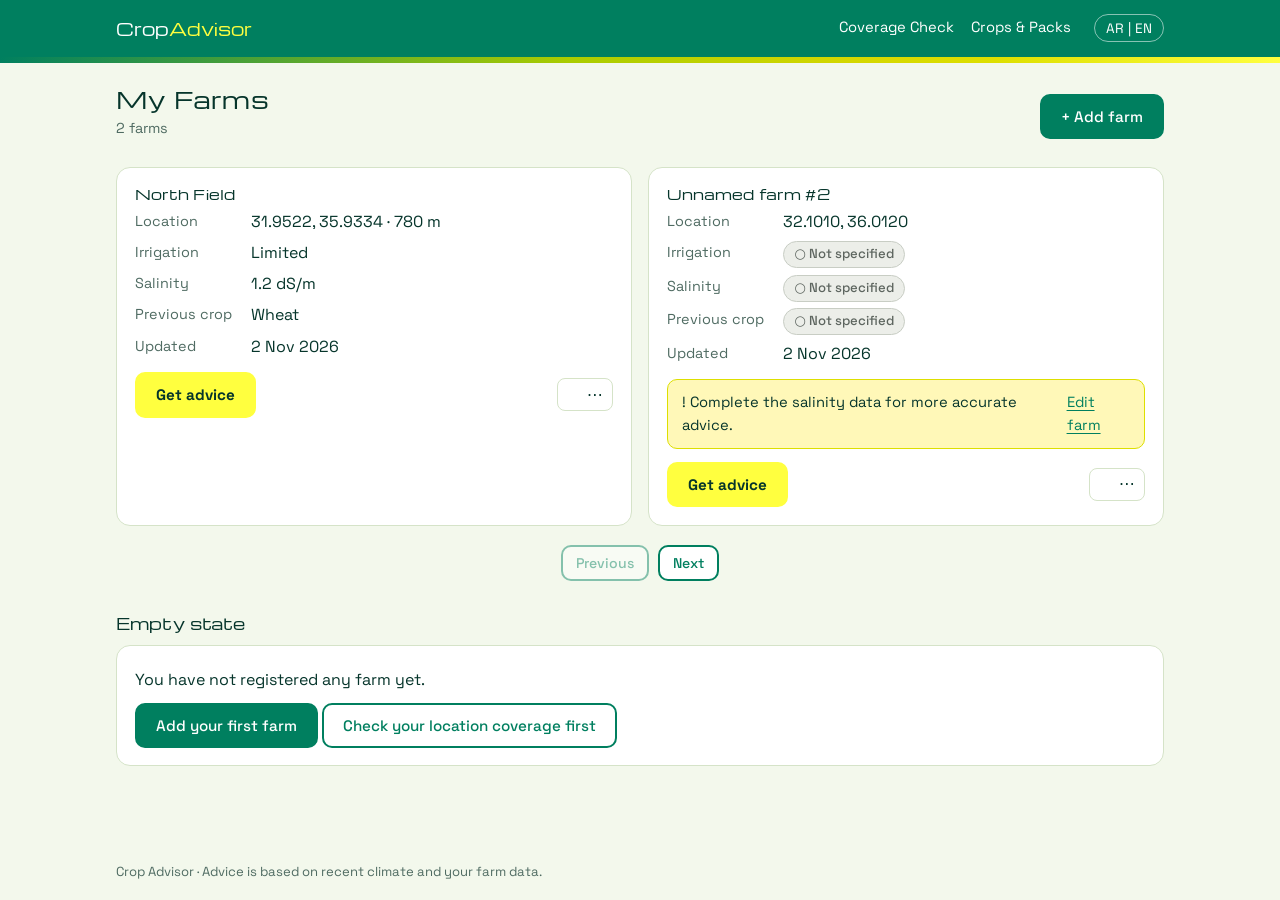
==== index.html @ c193767f "Add files via upload" ====
<!doctype html><html lang="en"><head><meta charset="utf-8"><meta name="viewport" content="width=device-width,initial-scale=1">
<title>My Farms · Crop Advisor</title><link rel="stylesheet" href="style.css"></head><body>
<header class="site"><div class="in"><a class="logo" href="index.html">Crop<b>Advisor</b></a>
<nav><a href="coverage.html">Coverage Check</a><a href="crops.html">Crops &amp; Packs</a></nav>
<a class="lang" href="#" aria-label="Switch language">AR | EN</a></div><div class="ribbon"></div></header><main>
<div class="bar"><div><h1>My Farms</h1><p class="muted">2 farms</p></div><a class="btn" href="add-farm.html">+ Add farm</a></div>
<div class="grid two"><article class="card farm"><a class="cover" href="farm.html"><h3>North Field</h3>
<dl class="kv"><dt>Location</dt><dd>31.9522, 35.9334 · 780 m</dd><dt>Irrigation</dt><dd>Limited</dd><dt>Salinity</dt><dd>1.2 dS/m</dd><dt>Previous crop</dt><dd>Wheat</dd><dt>Updated</dt><dd>2 Nov 2026</dd></dl></a>
<div class="foot"><a class="btn go" href="farm.html">Get advice</a>
<details class="menu"><summary aria-label="Farm menu">⋯</summary><div class="pop"><a href="edit-farm.html">Edit</a><a href="history.html">Decision history</a><a href="#delete">Delete</a></div></details></div></article>
<article class="card farm"><a class="cover" href="farm.html"><h3>Unnamed farm #2</h3>
<dl class="kv"><dt>Location</dt><dd>32.1010, 36.0120</dd><dt>Irrigation</dt><dd><span class="badge na">○ Not specified</span></dd><dt>Salinity</dt><dd><span class="badge na">○ Not specified</span></dd><dt>Previous crop</dt><dd><span class="badge na">○ Not specified</span></dd><dt>Updated</dt><dd>2 Nov 2026</dd></dl></a><p class="banner" style="margin:.8rem 0 0">! Complete the salinity data for more accurate advice. <a href="edit-farm.html">Edit farm</a></p>
<div class="foot"><a class="btn go" href="farm.html">Get advice</a>
<details class="menu"><summary aria-label="Farm menu">⋯</summary><div class="pop"><a href="edit-farm.html">Edit</a><a href="history.html">Decision history</a><a href="#delete">Delete</a></div></details></div></article></div>
<div class="pager"><a class="btn alt sm" href="#" disabled>Previous</a><a class="btn alt sm" href="#">Next</a></div>
<h2 style="margin-top:2rem">Empty state</h2><div class="card"><p>You have not registered any farm yet.</p><a class="btn" href="add-farm.html">Add your first farm</a> <a class="btn alt" href="coverage.html">Check your location coverage first</a></div>
<div class="modal" id="delete"><div class="card"><h2>Delete “North Field”?</h2>
<p>This also deletes its <b>3 decisions</b>. This cannot be undone.</p><label for="cf">Type the farm name to confirm</label><input type="text" id="cf" placeholder="North Field">
<div class="row"><a class="btn alt" href="#">Cancel</a><a class="btn danger" href="index.html">Delete farm</a></div></div></div></main><footer>Crop Advisor · Advice is based on recent climate and your farm data.</footer></body></html>
---- style.css ----
/* Crop Advisor — shared stylesheet
   Palette: Jungle Teal 007f5f · Sea Green 2b9348 · Bright Fern 55a630 · Lime Moss 80b918
            Yellow Green aacc00 · Lemon Lime bfd200 d4d700 dddf00 · Yellow eeef20 ffff3f
   Fonts: Michroma (NASA-style display; swap in "Nasalization" if installed) + Space Grotesk (body) */
@import url("https://fonts.googleapis.com/css2?family=Michroma&family=Space+Grotesk:wght@400;500;700&display=swap");
:root{
  --teal:#007f5f;--sea:#2b9348;--fern:#55a630;--moss:#80b918;--yg:#aacc00;
  --lime:#bfd200;--lime2:#d4d700;--lime3:#dddf00;--yel:#eeef20;--yel2:#ffff3f;
  --ink:#06352b;--muted:#4f6b62;--line:#d5e3c8;--bg:#f3f8ec;--card:#fff;
  --tint:#e6f2d4;--warn:#fff8b8;--r:14px;
  --display:"Nasalization","Michroma","Space Grotesk",sans-serif;
  --body:"Space Grotesk","Segoe UI",system-ui,sans-serif;
}
*{box-sizing:border-box}
body{margin:0;background:var(--bg);color:var(--ink);font:400 16px/1.55 var(--body)}
a{color:var(--teal);text-underline-offset:3px}
h1,h2,h3{font-family:var(--display);font-weight:400;letter-spacing:.01em;line-height:1.25;margin:0}
h1{font-size:1.45rem}h2{font-size:1.02rem;margin-bottom:.7rem}h3{font-size:.9rem}
p{margin:.3rem 0 .6rem}
.muted{color:var(--muted);font-size:.9rem}
/* header */
.site{background:var(--teal);color:#fff}
.site .in{max-width:1080px;margin:auto;padding:.8rem 1rem;display:flex;flex-wrap:wrap;gap:.6rem 1.4rem;align-items:center}
.logo{font:400 1.05rem var(--display);color:#fff;text-decoration:none;margin-right:auto}
.logo b{color:var(--yel2);font-weight:400}
.site nav{display:flex;gap:1.1rem;font-size:.92rem}
.site nav a{color:#fff;text-decoration:none;padding:.2rem 0;border-bottom:2px solid transparent}
.site nav a:hover,.site nav a.on{border-color:var(--yel2)}
.lang{border:1px solid #ffffff88;border-radius:99px;padding:.15rem .7rem;font-size:.85rem;color:#fff;text-decoration:none}
.ribbon{height:6px;background:linear-gradient(90deg,#007f5f,#2b9348,#55a630,#80b918,#aacc00,#bfd200,#d4d700,#dddf00,#eeef20,#ffff3f)}
main{max-width:1080px;margin:auto;padding:1.3rem 1rem 5rem}
footer{max-width:1080px;margin:auto;padding:1rem;color:var(--muted);font-size:.82rem}
.crumbs{font-size:.85rem;color:var(--muted);margin-bottom:.5rem}
.crumbs a{color:var(--muted)}
.bar{display:flex;flex-wrap:wrap;gap:.8rem;align-items:center;justify-content:space-between;margin-bottom:1.1rem}
/* buttons */
.btn{display:inline-flex;align-items:center;justify-content:center;gap:.4rem;font:500 .95rem var(--body);padding:.7rem 1.2rem;border-radius:10px;border:2px solid var(--teal);background:var(--teal);color:#fff;text-decoration:none;cursor:pointer;min-height:44px}
.btn:hover{background:var(--ink);border-color:var(--ink)}
.btn.alt{background:#fff;color:var(--teal)}
.btn.alt:hover{background:var(--tint)}
.btn.go{background:var(--yel2);border-color:var(--yel2);color:var(--ink);font-weight:700}
.btn.go:hover{background:var(--yel);border-color:var(--yel)}
.btn.danger{background:#b3261e;border-color:#b3261e}
.btn[disabled]{opacity:.45;pointer-events:none}
.btn.sm{padding:.35rem .8rem;min-height:36px;font-size:.88rem}
:focus-visible{outline:3px solid var(--ink);outline-offset:2px}
/* cards & grid */
.card{background:var(--card);border:1px solid var(--line);border-radius:var(--r);padding:1.1rem}
.card.hot{border:2px solid var(--moss);background:linear-gradient(180deg,#fff,var(--tint))}
.stack>*+*{margin-top:1rem}
.grid{display:grid;gap:1rem}
@media(min-width:800px){.grid.two{grid-template-columns:1fr 1fr}.grid.main{grid-template-columns:1.4fr 1fr}}
.card a.cover{color:inherit;text-decoration:none}
/* badges: always text + icon */
.badge{display:inline-flex;gap:.35rem;align-items:center;font-size:.82rem;font-weight:500;padding:.15rem .65rem;border-radius:99px;background:var(--tint);color:var(--ink);border:1px solid var(--moss)}
.badge.ok{background:var(--sea);border-color:var(--sea);color:#fff}
.badge.warn{background:var(--warn);border-color:var(--lime3)}
.badge.na{background:#eceee9;border-color:#c8cdc4;color:#5d655f}
.badge.info{background:#e1f3ee;border-color:var(--teal)}
.row{display:flex;flex-wrap:wrap;gap:.5rem;align-items:center}
/* data list */
dl.kv{display:grid;grid-template-columns:max-content 1fr;gap:.4rem 1.2rem;margin:.4rem 0}
dl.kv dt{color:var(--muted);font-size:.9rem}dl.kv dd{margin:0}
.banner{display:flex;gap:.6rem;align-items:flex-start;background:var(--warn);border:1px solid var(--lime3);border-radius:10px;padding:.7rem .9rem;margin-bottom:1rem;font-size:.92rem}
.banner.bad{background:#fde7e4;border-color:#e0a49d}
.banner.good{background:var(--tint);border-color:var(--moss)}
/* forms */
label,.lab{display:block;font-weight:500;margin:.9rem 0 .25rem}
.hint{font-size:.85rem;color:var(--muted);margin:.25rem 0}
input[type=text],input[type=number],select{width:100%;font:inherit;padding:.65rem .8rem;border:1.5px solid #a9c19a;border-radius:10px;background:#fff;color:var(--ink);min-height:44px}
input:focus,select:focus{border-color:var(--teal);outline:3px solid #aacc0088}
.two-col{display:grid;gap:0 1rem}@media(min-width:600px){.two-col{grid-template-columns:1fr 1fr}}
.pills{display:flex;flex-wrap:wrap;gap:.5rem}
.pills label{margin:0;font-weight:400}
.pills input{position:absolute;opacity:0}
.pills span{display:inline-block;padding:.5rem .9rem;border:1.5px solid #a9c19a;border-radius:99px;background:#fff;cursor:pointer}
.pills input:checked+span{background:var(--teal);color:#fff;border-color:var(--teal)}
.pills input:focus-visible+span{outline:3px solid var(--ink)}
details{border:1px solid var(--line);border-radius:12px;background:#fff;padding:.2rem 1rem}
details>summary{cursor:pointer;font-weight:500;padding:.7rem 0;list-style:none}
details>summary::before{content:"+";display:inline-block;width:1.2rem;color:var(--teal);font-weight:700}
details[open]>summary::before{content:"–"}
details[open]{padding-bottom:.8rem}
.sticky{position:sticky;bottom:0;background:linear-gradient(0deg,var(--bg) 70%,transparent);padding:.8rem 0;display:flex;gap:.6rem;z-index:5}
.sticky .btn{flex:1}@media(min-width:800px){.sticky{position:static;background:none}.sticky .btn{flex:none}}
/* farm card, lists */
.farm h3{margin-bottom:.3rem}
.farm .foot{display:flex;flex-wrap:wrap;gap:.6rem;align-items:center;justify-content:space-between;margin-top:.8rem}
.menu{position:relative;border:0;background:none;padding:0}
.menu summary{padding:.2rem .6rem;border:1px solid var(--line);border-radius:8px;display:inline-block}
.menu summary::before{content:""}
.menu .pop{position:absolute;right:0;z-index:9;background:#fff;border:1px solid var(--line);border-radius:10px;padding:.4rem;min-width:170px;box-shadow:0 8px 24px #06352b22}
.menu .pop a{display:block;padding:.45rem .6rem;text-decoration:none;border-radius:6px}
.menu .pop a:hover{background:var(--tint)}
.pager{display:flex;justify-content:center;gap:.6rem;margin-top:1.2rem}
/* crops rank */
.crop{display:grid;grid-template-columns:2.6rem 1fr;gap:.8rem;padding:.9rem 0;border-top:1px solid var(--line)}
.crop:first-of-type{border-top:0}
.rank{width:2.6rem;height:2.6rem;border-radius:50%;display:grid;place-items:center;font:400 .95rem var(--display);color:var(--ink)}
.crop ul{margin:.3rem 0;padding-left:1.1rem}
.fallow{border-left:6px solid var(--yg)}
.opt{display:flex;gap:.6rem;align-items:center;border:1.5px solid #a9c19a;border-radius:10px;padding:.6rem .8rem;margin:.4rem 0;background:#fff;font-weight:400}
.opt input{width:1.1rem;height:1.1rem;accent-color:var(--teal)}
/* modal via :target */
.modal{display:none;position:fixed;inset:0;background:#06352bb3;place-items:center;padding:1rem;z-index:20}
.modal:target{display:grid}
.modal .card{max-width:460px;width:100%}
.modal .row{justify-content:flex-end;margin-top:1rem}
/* tabs & misc */
.tabs{display:flex;gap:.3rem;border-bottom:2px solid var(--line);margin-bottom:1rem}
.tabs a{padding:.6rem 1.1rem;text-decoration:none;color:var(--muted);border-bottom:3px solid transparent;margin-bottom:-2px}
.tabs a.on{color:var(--teal);border-color:var(--teal);font-weight:700}
.ltr{direction:ltr;text-align:left;background:#fff;border-left:4px solid var(--moss);padding:.6rem .9rem;border-radius:6px;font-size:.9rem;margin:.4rem 0}
.steps{display:flex;gap:.4rem;flex-wrap:wrap;font-size:.85rem;color:var(--muted);margin-top:.6rem}
.steps span{background:var(--tint);padding:.2rem .6rem;border-radius:99px}
.toast{position:fixed;left:50%;transform:translateX(-50%);bottom:5rem;background:var(--ink);color:#fff;padding:.6rem 1rem;border-radius:10px;font-size:.9rem}
.err{color:#b3261e;font-size:.85rem;margin:.25rem 0}
.skel{height:14px;border-radius:7px;background:linear-gradient(90deg,#e3ecd8,#f4f8ee,#e3ecd8);margin:.5rem 0}
@media(prefers-reduced-motion:reduce){*{transition:none!important;animation:none!important}}
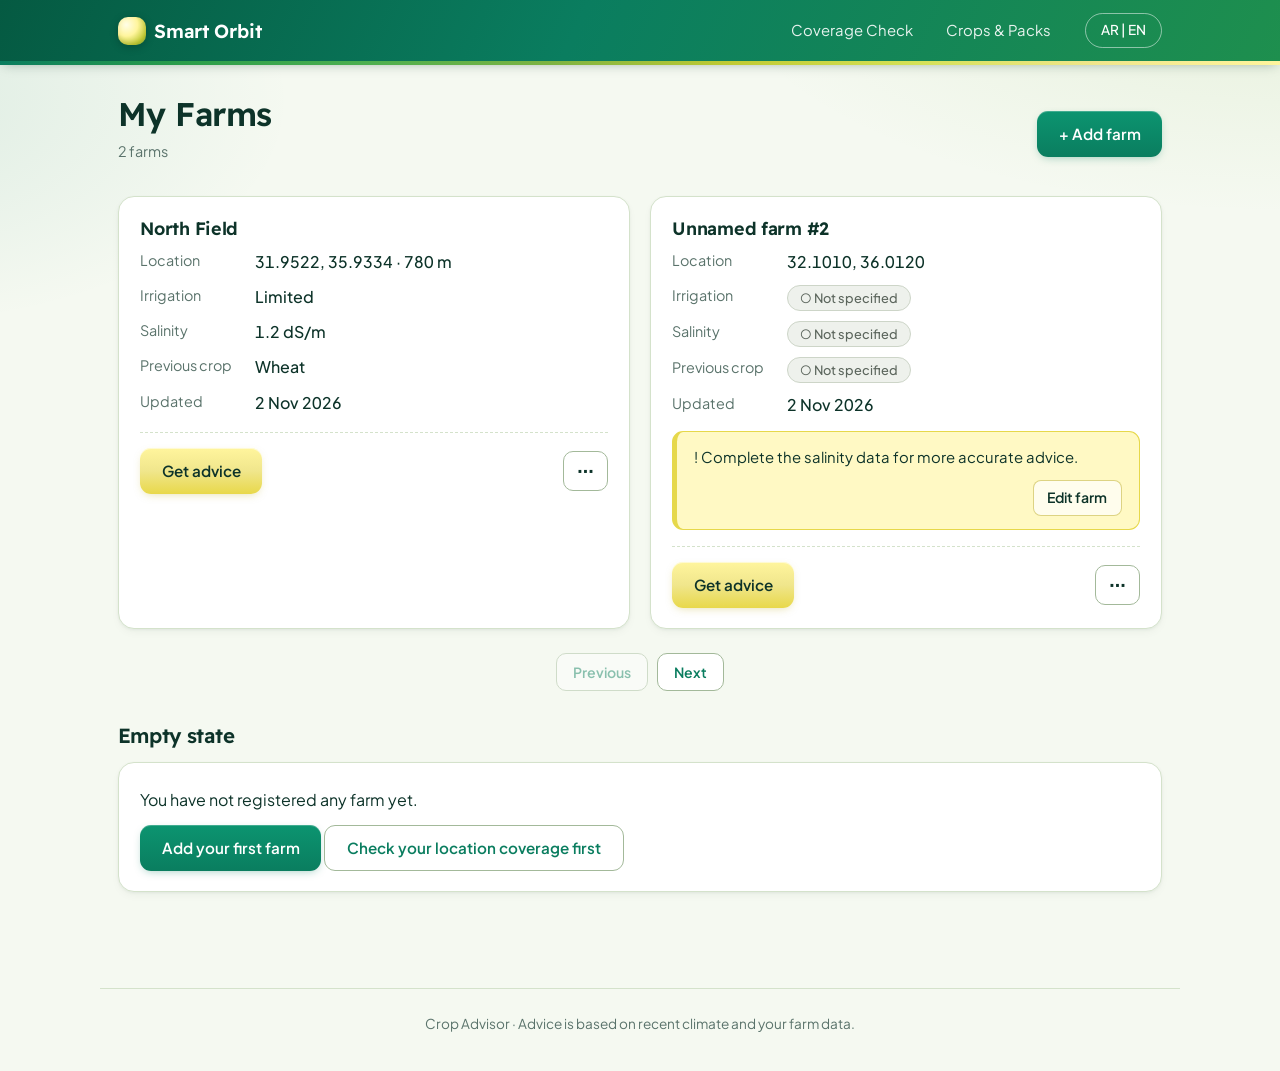
==== commit 1734fb7f: "Add files via upload" ====
--- a/index.html
+++ b/index.html
@@ -1,19 +1,84 @@
-<!doctype html><html lang="en"><head><meta charset="utf-8"><meta name="viewport" content="width=device-width,initial-scale=1">
-<title>My Farms · Crop Advisor</title><link rel="stylesheet" href="style.css"></head><body>
-<header class="site"><div class="in"><a class="logo" href="index.html">Crop<b>Advisor</b></a>
-<nav><a href="coverage.html">Coverage Check</a><a href="crops.html">Crops &amp; Packs</a></nav>
-<a class="lang" href="#" aria-label="Switch language">AR | EN</a></div><div class="ribbon"></div></header><main>
-<div class="bar"><div><h1>My Farms</h1><p class="muted">2 farms</p></div><a class="btn" href="add-farm.html">+ Add farm</a></div>
-<div class="grid two"><article class="card farm"><a class="cover" href="farm.html"><h3>North Field</h3>
-<dl class="kv"><dt>Location</dt><dd>31.9522, 35.9334 · 780 m</dd><dt>Irrigation</dt><dd>Limited</dd><dt>Salinity</dt><dd>1.2 dS/m</dd><dt>Previous crop</dt><dd>Wheat</dd><dt>Updated</dt><dd>2 Nov 2026</dd></dl></a>
-<div class="foot"><a class="btn go" href="farm.html">Get advice</a>
-<details class="menu"><summary aria-label="Farm menu">⋯</summary><div class="pop"><a href="edit-farm.html">Edit</a><a href="history.html">Decision history</a><a href="#delete">Delete</a></div></details></div></article>
-<article class="card farm"><a class="cover" href="farm.html"><h3>Unnamed farm #2</h3>
-<dl class="kv"><dt>Location</dt><dd>32.1010, 36.0120</dd><dt>Irrigation</dt><dd><span class="badge na">○ Not specified</span></dd><dt>Salinity</dt><dd><span class="badge na">○ Not specified</span></dd><dt>Previous crop</dt><dd><span class="badge na">○ Not specified</span></dd><dt>Updated</dt><dd>2 Nov 2026</dd></dl></a><p class="banner" style="margin:.8rem 0 0">! Complete the salinity data for more accurate advice. <a href="edit-farm.html">Edit farm</a></p>
-<div class="foot"><a class="btn go" href="farm.html">Get advice</a>
-<details class="menu"><summary aria-label="Farm menu">⋯</summary><div class="pop"><a href="edit-farm.html">Edit</a><a href="history.html">Decision history</a><a href="#delete">Delete</a></div></details></div></article></div>
-<div class="pager"><a class="btn alt sm" href="#" disabled>Previous</a><a class="btn alt sm" href="#">Next</a></div>
-<h2 style="margin-top:2rem">Empty state</h2><div class="card"><p>You have not registered any farm yet.</p><a class="btn" href="add-farm.html">Add your first farm</a> <a class="btn alt" href="coverage.html">Check your location coverage first</a></div>
-<div class="modal" id="delete"><div class="card"><h2>Delete “North Field”?</h2>
-<p>This also deletes its <b>3 decisions</b>. This cannot be undone.</p><label for="cf">Type the farm name to confirm</label><input type="text" id="cf" placeholder="North Field">
-<div class="row"><a class="btn alt" href="#">Cancel</a><a class="btn danger" href="index.html">Delete farm</a></div></div></div></main><footer>Crop Advisor · Advice is based on recent climate and your farm data.</footer></body></html>+<!doctype html>
+<html lang="en">
+<head>
+    <meta charset="utf-8">
+    <meta name="viewport" content="width=device-width,initial-scale=1">
+    <title>My Farms · Crop Advisor</title>
+    <link rel="stylesheet" href="style.css">
+</head>
+<body>
+<header class="site">
+    <div class="in"><a class="logo" href="index.html">Smart Orbit</a>
+        <nav><a href="coverage.html">Coverage Check</a><a href="crops.html">Crops &amp; Packs</a></nav>
+        <a class="lang" href="#" aria-label="Switch language">AR | EN</a></div>
+    <div class="ribbon"></div>
+</header>
+<main>
+    <div class="bar">
+        <div><h1>My Farms</h1>
+            <p class="muted">2 farms</p></div>
+        <a class="btn" href="add-farm.html">+ Add farm</a></div>
+    <div class="grid two">
+        <article class="card farm"><a class="cover" href="farm.html"><h3>North Field</h3>
+            <dl class="kv">
+                <dt>Location</dt>
+                <dd>31.9522, 35.9334 · 780 m</dd>
+                <dt>Irrigation</dt>
+                <dd>Limited</dd>
+                <dt>Salinity</dt>
+                <dd>1.2 dS/m</dd>
+                <dt>Previous crop</dt>
+                <dd>Wheat</dd>
+                <dt>Updated</dt>
+                <dd>2 Nov 2026</dd>
+            </dl>
+        </a>
+            <div class="foot"><a class="btn go" href="farm.html">Get advice</a>
+                <details class="menu">
+                    <summary aria-label="Farm menu">⋯</summary>
+                    <div class="pop"><a href="edit-farm.html">Edit</a><a href="history.html">Decision history</a><a
+                            href="#delete">Delete</a></div>
+                </details>
+            </div>
+        </article>
+        <article class="card farm"><a class="cover" href="farm.html"><h3>Unnamed farm #2</h3>
+            <dl class="kv">
+                <dt>Location</dt>
+                <dd>32.1010, 36.0120</dd>
+                <dt>Irrigation</dt>
+                <dd><span class="badge na">○ Not specified</span></dd>
+                <dt>Salinity</dt>
+                <dd><span class="badge na">○ Not specified</span></dd>
+                <dt>Previous crop</dt>
+                <dd><span class="badge na">○ Not specified</span></dd>
+                <dt>Updated</dt>
+                <dd>2 Nov 2026</dd>
+            </dl>
+        </a>
+            <p class="banner" style="margin:.8rem 0 0">! Complete the salinity data for more accurate advice. <a
+                    href="edit-farm.html">Edit farm</a></p>
+            <div class="foot"><a class="btn go" href="farm.html">Get advice</a>
+                <details class="menu">
+                    <summary aria-label="Farm menu">⋯</summary>
+                    <div class="pop"><a href="edit-farm.html">Edit</a><a href="history.html">Decision history</a><a
+                            href="#delete">Delete</a></div>
+                </details>
+            </div>
+        </article>
+    </div>
+    <div class="pager"><a class="btn alt sm" href="#" disabled>Previous</a><a class="btn alt sm" href="#">Next</a></div>
+    <h2 style="margin-top:2rem">Empty state</h2>
+    <div class="card"><p>You have not registered any farm yet.</p><a class="btn" href="add-farm.html">Add your first
+        farm</a> <a class="btn alt" href="coverage.html">Check your location coverage first</a></div>
+    <div class="modal" id="delete">
+        <div class="card"><h2>Delete “North Field”?</h2>
+            <p>This also deletes its <b>3 decisions</b>. This cannot be undone.</p><label for="cf">Type the farm name to
+                confirm</label><input type="text" id="cf" placeholder="North Field">
+            <div class="row"><a class="btn alt" href="#">Cancel</a><a class="btn danger" href="index.html">Delete
+                farm</a></div>
+        </div>
+    </div>
+</main>
+<footer>Crop Advisor · Advice is based on recent climate and your farm data.</footer>
+</body>
+</html>
--- a/style.css
+++ b/style.css
@@ -1,119 +1,1258 @@
-/* Crop Advisor — shared stylesheet
-   Palette: Jungle Teal 007f5f · Sea Green 2b9348 · Bright Fern 55a630 · Lime Moss 80b918
-            Yellow Green aacc00 · Lemon Lime bfd200 d4d700 dddf00 · Yellow eeef20 ffff3f
-   Fonts: Michroma (NASA-style display; swap in "Nasalization" if installed) + Space Grotesk (body) */
-@import url("https://fonts.googleapis.com/css2?family=Michroma&family=Space+Grotesk:wght@400;500;700&display=swap");
-:root{
-  --teal:#007f5f;--sea:#2b9348;--fern:#55a630;--moss:#80b918;--yg:#aacc00;
-  --lime:#bfd200;--lime2:#d4d700;--lime3:#dddf00;--yel:#eeef20;--yel2:#ffff3f;
-  --ink:#06352b;--muted:#4f6b62;--line:#d5e3c8;--bg:#f3f8ec;--card:#fff;
-  --tint:#e6f2d4;--warn:#fff8b8;--r:14px;
-  --display:"Nasalization","Michroma","Space Grotesk",sans-serif;
-  --body:"Space Grotesk","Segoe UI",system-ui,sans-serif;
-}
-*{box-sizing:border-box}
-body{margin:0;background:var(--bg);color:var(--ink);font:400 16px/1.55 var(--body)}
-a{color:var(--teal);text-underline-offset:3px}
-h1,h2,h3{font-family:var(--display);font-weight:400;letter-spacing:.01em;line-height:1.25;margin:0}
-h1{font-size:1.45rem}h2{font-size:1.02rem;margin-bottom:.7rem}h3{font-size:.9rem}
-p{margin:.3rem 0 .6rem}
-.muted{color:var(--muted);font-size:.9rem}
-/* header */
-.site{background:var(--teal);color:#fff}
-.site .in{max-width:1080px;margin:auto;padding:.8rem 1rem;display:flex;flex-wrap:wrap;gap:.6rem 1.4rem;align-items:center}
-.logo{font:400 1.05rem var(--display);color:#fff;text-decoration:none;margin-right:auto}
-.logo b{color:var(--yel2);font-weight:400}
-.site nav{display:flex;gap:1.1rem;font-size:.92rem}
-.site nav a{color:#fff;text-decoration:none;padding:.2rem 0;border-bottom:2px solid transparent}
-.site nav a:hover,.site nav a.on{border-color:var(--yel2)}
-.lang{border:1px solid #ffffff88;border-radius:99px;padding:.15rem .7rem;font-size:.85rem;color:#fff;text-decoration:none}
-.ribbon{height:6px;background:linear-gradient(90deg,#007f5f,#2b9348,#55a630,#80b918,#aacc00,#bfd200,#d4d700,#dddf00,#eeef20,#ffff3f)}
-main{max-width:1080px;margin:auto;padding:1.3rem 1rem 5rem}
-footer{max-width:1080px;margin:auto;padding:1rem;color:var(--muted);font-size:.82rem}
-.crumbs{font-size:.85rem;color:var(--muted);margin-bottom:.5rem}
-.crumbs a{color:var(--muted)}
-.bar{display:flex;flex-wrap:wrap;gap:.8rem;align-items:center;justify-content:space-between;margin-bottom:1.1rem}
-/* buttons */
-.btn{display:inline-flex;align-items:center;justify-content:center;gap:.4rem;font:500 .95rem var(--body);padding:.7rem 1.2rem;border-radius:10px;border:2px solid var(--teal);background:var(--teal);color:#fff;text-decoration:none;cursor:pointer;min-height:44px}
-.btn:hover{background:var(--ink);border-color:var(--ink)}
-.btn.alt{background:#fff;color:var(--teal)}
-.btn.alt:hover{background:var(--tint)}
-.btn.go{background:var(--yel2);border-color:var(--yel2);color:var(--ink);font-weight:700}
-.btn.go:hover{background:var(--yel);border-color:var(--yel)}
-.btn.danger{background:#b3261e;border-color:#b3261e}
-.btn[disabled]{opacity:.45;pointer-events:none}
-.btn.sm{padding:.35rem .8rem;min-height:36px;font-size:.88rem}
-:focus-visible{outline:3px solid var(--ink);outline-offset:2px}
-/* cards & grid */
-.card{background:var(--card);border:1px solid var(--line);border-radius:var(--r);padding:1.1rem}
-.card.hot{border:2px solid var(--moss);background:linear-gradient(180deg,#fff,var(--tint))}
-.stack>*+*{margin-top:1rem}
-.grid{display:grid;gap:1rem}
-@media(min-width:800px){.grid.two{grid-template-columns:1fr 1fr}.grid.main{grid-template-columns:1.4fr 1fr}}
-.card a.cover{color:inherit;text-decoration:none}
-/* badges: always text + icon */
-.badge{display:inline-flex;gap:.35rem;align-items:center;font-size:.82rem;font-weight:500;padding:.15rem .65rem;border-radius:99px;background:var(--tint);color:var(--ink);border:1px solid var(--moss)}
-.badge.ok{background:var(--sea);border-color:var(--sea);color:#fff}
-.badge.warn{background:var(--warn);border-color:var(--lime3)}
-.badge.na{background:#eceee9;border-color:#c8cdc4;color:#5d655f}
-.badge.info{background:#e1f3ee;border-color:var(--teal)}
-.row{display:flex;flex-wrap:wrap;gap:.5rem;align-items:center}
-/* data list */
-dl.kv{display:grid;grid-template-columns:max-content 1fr;gap:.4rem 1.2rem;margin:.4rem 0}
-dl.kv dt{color:var(--muted);font-size:.9rem}dl.kv dd{margin:0}
-.banner{display:flex;gap:.6rem;align-items:flex-start;background:var(--warn);border:1px solid var(--lime3);border-radius:10px;padding:.7rem .9rem;margin-bottom:1rem;font-size:.92rem}
-.banner.bad{background:#fde7e4;border-color:#e0a49d}
-.banner.good{background:var(--tint);border-color:var(--moss)}
-/* forms */
-label,.lab{display:block;font-weight:500;margin:.9rem 0 .25rem}
-.hint{font-size:.85rem;color:var(--muted);margin:.25rem 0}
-input[type=text],input[type=number],select{width:100%;font:inherit;padding:.65rem .8rem;border:1.5px solid #a9c19a;border-radius:10px;background:#fff;color:var(--ink);min-height:44px}
-input:focus,select:focus{border-color:var(--teal);outline:3px solid #aacc0088}
-.two-col{display:grid;gap:0 1rem}@media(min-width:600px){.two-col{grid-template-columns:1fr 1fr}}
-.pills{display:flex;flex-wrap:wrap;gap:.5rem}
-.pills label{margin:0;font-weight:400}
-.pills input{position:absolute;opacity:0}
-.pills span{display:inline-block;padding:.5rem .9rem;border:1.5px solid #a9c19a;border-radius:99px;background:#fff;cursor:pointer}
-.pills input:checked+span{background:var(--teal);color:#fff;border-color:var(--teal)}
-.pills input:focus-visible+span{outline:3px solid var(--ink)}
-details{border:1px solid var(--line);border-radius:12px;background:#fff;padding:.2rem 1rem}
-details>summary{cursor:pointer;font-weight:500;padding:.7rem 0;list-style:none}
-details>summary::before{content:"+";display:inline-block;width:1.2rem;color:var(--teal);font-weight:700}
-details[open]>summary::before{content:"–"}
-details[open]{padding-bottom:.8rem}
-.sticky{position:sticky;bottom:0;background:linear-gradient(0deg,var(--bg) 70%,transparent);padding:.8rem 0;display:flex;gap:.6rem;z-index:5}
-.sticky .btn{flex:1}@media(min-width:800px){.sticky{position:static;background:none}.sticky .btn{flex:none}}
-/* farm card, lists */
-.farm h3{margin-bottom:.3rem}
-.farm .foot{display:flex;flex-wrap:wrap;gap:.6rem;align-items:center;justify-content:space-between;margin-top:.8rem}
-.menu{position:relative;border:0;background:none;padding:0}
-.menu summary{padding:.2rem .6rem;border:1px solid var(--line);border-radius:8px;display:inline-block}
-.menu summary::before{content:""}
-.menu .pop{position:absolute;right:0;z-index:9;background:#fff;border:1px solid var(--line);border-radius:10px;padding:.4rem;min-width:170px;box-shadow:0 8px 24px #06352b22}
-.menu .pop a{display:block;padding:.45rem .6rem;text-decoration:none;border-radius:6px}
-.menu .pop a:hover{background:var(--tint)}
-.pager{display:flex;justify-content:center;gap:.6rem;margin-top:1.2rem}
-/* crops rank */
-.crop{display:grid;grid-template-columns:2.6rem 1fr;gap:.8rem;padding:.9rem 0;border-top:1px solid var(--line)}
-.crop:first-of-type{border-top:0}
-.rank{width:2.6rem;height:2.6rem;border-radius:50%;display:grid;place-items:center;font:400 .95rem var(--display);color:var(--ink)}
-.crop ul{margin:.3rem 0;padding-left:1.1rem}
-.fallow{border-left:6px solid var(--yg)}
-.opt{display:flex;gap:.6rem;align-items:center;border:1.5px solid #a9c19a;border-radius:10px;padding:.6rem .8rem;margin:.4rem 0;background:#fff;font-weight:400}
-.opt input{width:1.1rem;height:1.1rem;accent-color:var(--teal)}
-/* modal via :target */
-.modal{display:none;position:fixed;inset:0;background:#06352bb3;place-items:center;padding:1rem;z-index:20}
-.modal:target{display:grid}
-.modal .card{max-width:460px;width:100%}
-.modal .row{justify-content:flex-end;margin-top:1rem}
-/* tabs & misc */
-.tabs{display:flex;gap:.3rem;border-bottom:2px solid var(--line);margin-bottom:1rem}
-.tabs a{padding:.6rem 1.1rem;text-decoration:none;color:var(--muted);border-bottom:3px solid transparent;margin-bottom:-2px}
-.tabs a.on{color:var(--teal);border-color:var(--teal);font-weight:700}
-.ltr{direction:ltr;text-align:left;background:#fff;border-left:4px solid var(--moss);padding:.6rem .9rem;border-radius:6px;font-size:.9rem;margin:.4rem 0}
-.steps{display:flex;gap:.4rem;flex-wrap:wrap;font-size:.85rem;color:var(--muted);margin-top:.6rem}
-.steps span{background:var(--tint);padding:.2rem .6rem;border-radius:99px}
-.toast{position:fixed;left:50%;transform:translateX(-50%);bottom:5rem;background:var(--ink);color:#fff;padding:.6rem 1rem;border-radius:10px;font-size:.9rem}
-.err{color:#b3261e;font-size:.85rem;margin:.25rem 0}
-.skel{height:14px;border-radius:7px;background:linear-gradient(90deg,#e3ecd8,#f4f8ee,#e3ecd8);margin:.5rem 0}
-@media(prefers-reduced-motion:reduce){*{transition:none!important;animation:none!important}}
+/* Crop Advisor — Classic Modern Edition
+   Calm transitions · Subtle hover · Professional look
+*/
+
+@import url("https://fonts.googleapis.com/css2?family=Plus+Jakarta+Sans:wght@400;500;600;700&family=IBM+Plex+Sans+Arabic:wght@400;500;600;700&family=Readex+Pro:wght@400;500;600;700&display=swap");
+
+/* ============ Design tokens ============ */
+:root {
+    color-scheme: light dark;
+
+    /* Brand */
+    --teal: #0a7d5f;
+    --teal-dark: #066348;
+    --sea: #2a9d4b;
+    --fern: #4caf50;
+    --moss: #7cb342;
+    --yg: #c0ca33;
+    --lime: #d4e157;
+    --yel: #f0e68c;
+    --yel2: #fff59d;
+
+    --sea-text: #1b7a3a;
+    --danger: #c62828;
+    --danger-dark: #b71c1c;
+
+    /* Surfaces */
+    --ink: #0d3329;
+    --muted: #5a736b;
+    --line: #d4e2cb;
+    --bg: #f5f9f1;
+    --card: #ffffff;
+    --field: #ffffff;
+    --tint: #eef6e6;
+    --warn: #fff9c4;
+    --warn-line: #e6d84a;
+    --info-bg: #e0f2ec;
+    --na-bg: #eef1ec;
+    --na-line: #cdd5c8;
+    --na-text: #5c665d;
+    --link: #0a7d5f;
+    --field-line: #a3b99a;
+    --ring: #c0ca3380;
+    --bad-bg: #fdecea;
+    --bad-line: #e8a9a3;
+    --skel-a: #e4eddb;
+    --skel-b: #f4f9ee;
+
+    /* Shape */
+    --r: 16px;
+    --r-sm: 11px;
+    --shadow: 0 1px 3px rgba(13, 51, 41, 0.05), 0 4px 12px -4px rgba(13, 51, 41, 0.08);
+    --shadow-md: 0 2px 8px rgba(13, 51, 41, 0.07), 0 8px 20px -6px rgba(13, 51, 41, 0.1);
+    --shadow-lg: 0 4px 16px rgba(13, 51, 41, 0.09), 0 16px 32px -10px rgba(13, 51, 41, 0.12);
+
+    /* Type */
+    --display: "Readex Pro", "Plus Jakarta Sans", "IBM Plex Sans Arabic", system-ui, sans-serif;
+    --body: "Plus Jakarta Sans", "IBM Plex Sans Arabic", "Segoe UI", system-ui, -apple-system, "Noto Sans Arabic", Tahoma, sans-serif;
+    --fs-h1: clamp(1.5rem, 1.2rem + 1.25vw, 2.05rem);
+    --fs-h2: clamp(1.1rem, 1rem + 0.35vw, 1.28rem);
+    --fs-h3: 1.05rem;
+}
+
+@media (prefers-color-scheme: dark) {
+    :root {
+        --ink: #e8f5e9;
+        --muted: #9bb5a8;
+        --line: #2a4238;
+        --bg: #0b1612;
+        --card: #12241e;
+        --field: #0e1f1a;
+        --tint: #1a3229;
+        --warn: #3d3a14;
+        --warn-line: #6b6520;
+        --info-bg: #0f342c;
+        --na-bg: #1a2924;
+        --na-line: #33453e;
+        --na-text: #a3b8ad;
+        --link: #6fdcb9;
+        --field-line: #3d6456;
+        --ring: #7cb34266;
+        --bad-bg: #3a1c19;
+        --bad-line: #7a3a34;
+        --skel-a: #1a3229;
+        --skel-b: #1f4036;
+        --shadow: 0 1px 3px rgba(0, 0, 0, 0.3), 0 4px 14px -4px rgba(0, 0, 0, 0.4);
+        --shadow-md: 0 2px 10px rgba(0, 0, 0, 0.35), 0 8px 22px -6px rgba(0, 0, 0, 0.45);
+        --shadow-lg: 0 4px 18px rgba(0, 0, 0, 0.4), 0 16px 36px -10px rgba(0, 0, 0, 0.5);
+    }
+}
+
+/* ============ Base ============ */
+*, *::before, *::after {
+    box-sizing: border-box;
+}
+
+html {
+    -webkit-text-size-adjust: 100%;
+    text-size-adjust: 100%;
+    scroll-behavior: smooth;
+}
+
+body {
+    margin: 0;
+    color: var(--ink);
+    font: 400 16px/1.65 var(--body);
+    background: radial-gradient(900px 420px at 100% -60px, rgba(124, 179, 66, 0.14), transparent 65%),
+    radial-gradient(700px 380px at -10% 100px, rgba(10, 125, 95, 0.1), transparent 60%),
+    var(--bg);
+    background-attachment: fixed;
+    -webkit-font-smoothing: antialiased;
+    text-rendering: optimizeLegibility;
+    font-variant-numeric: lining-nums;
+}
+
+img, svg, video {
+    max-width: 100%;
+    height: auto;
+}
+
+a {
+    color: var(--link);
+    text-underline-offset: 3px;
+    text-decoration-thickness: 1px;
+    transition: color 0.22s ease;
+}
+
+a:hover {
+    text-decoration-thickness: 2px;
+}
+
+h1, h2, h3 {
+    font-family: var(--display);
+    font-weight: 600;
+    letter-spacing: -0.015em;
+    line-height: 1.3;
+    margin: 0;
+    text-wrap: balance;
+}
+
+h1 {
+    font-size: var(--fs-h1);
+}
+
+h2 {
+    font-size: var(--fs-h2);
+    margin-bottom: 0.75rem;
+}
+
+h3 {
+    font-size: var(--fs-h3);
+}
+
+p {
+    margin: 0.3rem 0 0.7rem;
+    text-wrap: pretty;
+}
+
+.muted {
+    color: var(--muted);
+    font-size: 0.9rem;
+}
+
+:focus-visible {
+    outline: 3px solid var(--yg);
+    outline-offset: 3px;
+    border-radius: 6px;
+}
+
+/* Arabic / RTL */
+:lang(ar), [dir=rtl] {
+    letter-spacing: 0;
+}
+
+:lang(ar) body, body:lang(ar), [dir=rtl] body, body[dir=rtl] {
+    line-height: 1.85;
+}
+
+:lang(ar) h1, :lang(ar) h2, :lang(ar) h3,
+[dir=rtl] h1, [dir=rtl] h2, [dir=rtl] h3 {
+    letter-spacing: 0;
+    line-height: 1.5;
+}
+
+:lang(ar) .badge, [dir=rtl] .badge {
+    padding-block: 0.22rem;
+}
+
+/* ============ Header ============ */
+.site {
+    position: sticky;
+    top: 0;
+    z-index: 40;
+    color: #fff;
+    background: linear-gradient(115deg, #055a42 0%, #0a7d5f 45%, #1e8f4e 100%);
+    box-shadow: 0 2px 12px -4px rgba(6, 53, 41, 0.4);
+}
+
+.site .in {
+    max-width: 1080px;
+    margin: auto;
+    padding: 0.75rem 1.1rem;
+    display: flex;
+    flex-wrap: wrap;
+    gap: 0.5rem 1.2rem;
+    align-items: center;
+}
+
+.logo {
+    font: 600 1.18rem var(--display);
+    color: #fff;
+    text-decoration: none;
+    margin-inline-end: auto;
+    letter-spacing: -0.01em;
+    display: inline-flex;
+    align-items: center;
+    gap: 0.55rem;
+}
+
+.logo::before {
+    content: "";
+    width: 1.75rem;
+    height: 1.75rem;
+    border-radius: 10px;
+    background: radial-gradient(circle at 30% 28%, #fffde7, #fff59d 40%, #c0ca33 75%, #7cb342);
+    box-shadow: 0 2px 8px rgba(0, 0, 0, 0.22), inset 0 -2px 5px rgba(0, 0, 0, 0.1);
+}
+
+.logo b {
+    color: var(--yel2);
+    font-weight: 600;
+}
+
+.site nav {
+    display: flex;
+    flex-wrap: wrap;
+    gap: 0.3rem;
+    font-size: 0.93rem;
+}
+
+.site nav a {
+    color: rgba(255, 255, 255, 0.9);
+    text-decoration: none;
+    padding: 0.4rem 0.9rem;
+    border-radius: 99px;
+    transition: background 0.25s ease, color 0.25s ease;
+}
+
+.site nav a:hover {
+    background: rgba(255, 255, 255, 0.18);
+    color: #fff;
+}
+
+.site nav a.on {
+    background: rgba(255, 255, 255, 0.22);
+    color: #fff;
+    font-weight: 600;
+    box-shadow: inset 0 0 0 1px rgba(255, 255, 255, 0.35);
+}
+
+.site a:focus-visible {
+    outline-color: var(--yel2);
+}
+
+.lang {
+    border: 1.5px solid rgba(255, 255, 255, 0.5);
+    border-radius: 99px;
+    padding: 0.32rem 0.95rem;
+    font-size: 0.85rem;
+    font-weight: 500;
+    color: #fff;
+    text-decoration: none;
+    transition: background 0.25s ease, border-color 0.25s ease;
+}
+
+.lang:hover {
+    background: rgba(255, 255, 255, 0.18);
+    border-color: rgba(255, 255, 255, 0.7);
+}
+
+.ribbon {
+    height: 4px;
+    background: linear-gradient(90deg, #0a7d5f, #2a9d4b, #4caf50, #7cb342, #c0ca33, #d4e157, #f0e68c, #fff59d);
+}
+
+[dir=rtl] .ribbon {
+    transform: scaleX(-1);
+}
+
+@media (max-width: 560px) {
+    .site .in {
+        padding: 0.65rem 0.9rem;
+    }
+
+    .site nav {
+        order: 3;
+        width: 100%;
+        overflow-x: auto;
+        flex-wrap: nowrap;
+        scrollbar-width: none;
+    }
+
+    .site nav a {
+        white-space: nowrap;
+    }
+}
+
+main {
+    max-width: 1080px;
+    margin: auto;
+    padding: 1.7rem 1.1rem 6rem;
+}
+
+footer {
+    max-width: 1080px;
+    margin: auto;
+    padding: 1.5rem 1.1rem 2.2rem;
+    color: var(--muted);
+    font-size: 0.85rem;
+    text-align: center;
+    border-top: 1px solid var(--line);
+}
+
+.crumbs {
+    font-size: 0.86rem;
+    color: var(--muted);
+    margin-bottom: 0.65rem;
+}
+
+.crumbs a {
+    color: var(--muted);
+    text-decoration: none;
+}
+
+.crumbs a:hover {
+    color: var(--link);
+    text-decoration: underline;
+}
+
+.bar {
+    display: flex;
+    flex-wrap: wrap;
+    gap: 0.85rem;
+    align-items: center;
+    justify-content: space-between;
+    margin-bottom: 1.35rem;
+}
+
+/* ============ Buttons ============ */
+.btn {
+    display: inline-flex;
+    align-items: center;
+    justify-content: center;
+    gap: 0.45rem;
+    font: 600 0.95rem/1.2 var(--body);
+    padding: 0.78rem 1.35rem;
+    border-radius: var(--r-sm);
+    border: none;
+    background: linear-gradient(180deg, #0c9470, var(--teal));
+    color: #fff;
+    text-decoration: none;
+    cursor: pointer;
+    min-height: 46px;
+    box-shadow: inset 0 1px 0 rgba(255, 255, 255, 0.22), 0 3px 10px -3px rgba(10, 125, 95, 0.4);
+    transition: background 0.25s ease, box-shadow 0.25s ease, filter 0.25s ease;
+}
+
+.btn:hover {
+    filter: brightness(1.07);
+    box-shadow: inset 0 1px 0 rgba(255, 255, 255, 0.25), 0 5px 14px -4px rgba(10, 125, 95, 0.5);
+}
+
+.btn:active {
+    filter: brightness(0.97);
+    box-shadow: inset 0 1px 3px rgba(0, 0, 0, 0.15);
+}
+
+.btn.alt {
+    background: var(--card);
+    color: var(--link);
+    border: 1.5px solid var(--field-line);
+    box-shadow: none;
+}
+
+.btn.alt:hover {
+    background: var(--tint);
+    border-color: var(--teal);
+    filter: none;
+    box-shadow: none;
+}
+
+.btn.go {
+    background: linear-gradient(180deg, #fff59d, #f0e68c 50%, #e8d84a);
+    color: #0d3329;
+    box-shadow: inset 0 1px 0 rgba(255, 255, 255, 0.55), 0 3px 10px -3px rgba(180, 160, 0, 0.35);
+}
+
+.btn.go:hover {
+    filter: brightness(1.04);
+    box-shadow: inset 0 1px 0 rgba(255, 255, 255, 0.6), 0 5px 14px -4px rgba(180, 160, 0, 0.4);
+}
+
+.btn.danger {
+    background: linear-gradient(180deg, #d32f2f, var(--danger));
+    box-shadow: 0 3px 10px -3px rgba(198, 40, 40, 0.4);
+}
+
+.btn.danger:hover {
+    filter: brightness(1.05);
+    box-shadow: 0 5px 14px -4px rgba(198, 40, 40, 0.45);
+}
+
+.btn[disabled], .btn[aria-disabled=true] {
+    opacity: 0.45;
+    pointer-events: none;
+    box-shadow: none;
+}
+
+.btn.sm {
+    padding: 0.42rem 1rem;
+    min-height: 38px;
+    font-size: 0.88rem;
+    border-radius: 10px;
+}
+
+.btn .spinner, .spinner {
+    width: 1em;
+    height: 1em;
+    border: 2px solid currentColor;
+    border-inline-end-color: transparent;
+    border-radius: 50%;
+    display: inline-block;
+    animation: spin 0.75s linear infinite;
+}
+
+@keyframes spin {
+    to {
+        transform: rotate(360deg);
+    }
+}
+
+/* ============ Cards & layout ============ */
+.card {
+    background: var(--card);
+    border: 1px solid var(--line);
+    border-radius: var(--r);
+    padding: 1.25rem 1.35rem;
+    box-shadow: var(--shadow);
+    transition: box-shadow 0.28s ease, border-color 0.28s ease;
+}
+
+.card.hot {
+    border: 1.5px solid var(--moss);
+    background: linear-gradient(160deg, var(--card) 40%, var(--tint));
+    position: relative;
+    overflow: hidden;
+}
+
+.card.hot::before {
+    content: "";
+    position: absolute;
+    inset-inline: 0;
+    top: 0;
+    height: 4px;
+    background: linear-gradient(90deg, var(--teal), var(--moss), var(--yg));
+}
+
+.card h2 {
+    padding-bottom: 0.1rem;
+}
+
+.stack > * + * {
+    margin-top: 1.15rem;
+}
+
+.grid {
+    display: grid;
+    gap: 1.2rem;
+}
+
+@media (min-width: 800px) {
+    .grid.two {
+        grid-template-columns: 1fr 1fr;
+    }
+
+    .grid.main {
+        grid-template-columns: 1.45fr 1fr;
+        align-items: start;
+    }
+}
+
+.card a.cover {
+    color: inherit;
+    text-decoration: none;
+    display: block;
+}
+
+.card.farm {
+    transition: box-shadow 0.3s ease, border-color 0.3s ease, transform 0.3s ease;
+}
+
+.card.farm:hover {
+    transform: translateY(-3px);
+    box-shadow: var(--shadow-lg);
+    border-color: rgba(124, 179, 66, 0.55);
+}
+
+.empty {
+    text-align: center;
+    padding: 2.2rem 1.2rem;
+    color: var(--muted);
+}
+
+/* ============ Badges ============ */
+.badge {
+    display: inline-flex;
+    gap: 0.35rem;
+    align-items: center;
+    font-size: 0.8rem;
+    font-weight: 600;
+    line-height: 1.3;
+    padding: 0.22rem 0.75rem;
+    border-radius: 99px;
+    background: var(--tint);
+    color: var(--ink);
+    border: 1px solid rgba(124, 179, 66, 0.4);
+    white-space: nowrap;
+}
+
+.badge.ok {
+    background: var(--sea-text);
+    border-color: var(--sea-text);
+    color: #fff;
+}
+
+.badge.warn {
+    background: var(--warn);
+    border-color: var(--warn-line);
+    color: var(--ink);
+}
+
+.badge.na {
+    background: var(--na-bg);
+    border-color: var(--na-line);
+    color: var(--na-text);
+    font-weight: 500;
+}
+
+.badge.info {
+    background: var(--info-bg);
+    border-color: rgba(10, 125, 95, 0.35);
+    color: var(--ink);
+}
+
+.badge.bad {
+    background: var(--bad-bg);
+    border-color: var(--bad-line);
+    color: var(--ink);
+}
+
+.row {
+    display: flex;
+    flex-wrap: wrap;
+    gap: 0.5rem;
+    align-items: center;
+}
+
+/* ============ Data lists & banners ============ */
+dl.kv {
+    display: grid;
+    grid-template-columns: max-content 1fr;
+    gap: 0.55rem 1.4rem;
+    margin: 0.5rem 0;
+}
+
+dl.kv dt {
+    color: var(--muted);
+    font-size: 0.9rem;
+}
+
+dl.kv dd {
+    margin: 0;
+    font-weight: 500;
+    font-variant-numeric: tabular-nums;
+}
+
+@media (max-width: 420px) {
+    dl.kv {
+        grid-template-columns: 1fr;
+        gap: 0;
+    }
+
+    dl.kv dd {
+        margin-bottom: 0.6rem;
+    }
+}
+
+.banner {
+    display: flex;
+    flex-wrap: wrap;
+    gap: 0.65rem;
+    align-items: center;
+    background: var(--warn);
+    border: 1px solid var(--warn-line);
+    border-inline-start: 5px solid #e6d84a;
+    border-radius: var(--r-sm);
+    padding: 0.8rem 1.05rem;
+    margin-bottom: 1rem;
+    font-size: 0.93rem;
+}
+
+/* رابط Edit farm داخل البنر */
+.banner a {
+    display: inline-flex;
+    align-items: center;
+    margin-inline-start: auto;
+    padding: 0.35rem 0.85rem;
+    background: rgba(255, 255, 255, 0.7);
+    border: 1.5px solid rgba(180, 160, 0, 0.45);
+    border-radius: 8px;
+    color: var(--ink);
+    font-weight: 600;
+    font-size: 0.88rem;
+    text-decoration: none;
+    transition: background 0.25s ease, border-color 0.25s ease, color 0.25s ease;
+}
+
+.banner a:hover {
+    background: #fff;
+    border-color: #c9b820;
+    color: var(--teal-dark);
+    text-decoration: none;
+}
+
+.banner.bad {
+    background: var(--bad-bg);
+    border-color: var(--bad-line);
+    border-inline-start-color: var(--danger);
+}
+
+.banner.bad a {
+    border-color: rgba(198, 40, 40, 0.35);
+    background: rgba(255, 255, 255, 0.65);
+}
+
+.banner.bad a:hover {
+    border-color: var(--danger);
+    color: var(--danger-dark);
+}
+
+.banner.good {
+    background: var(--tint);
+    border-color: rgba(124, 179, 66, 0.45);
+    border-inline-start-color: var(--sea);
+}
+
+.banner.good a {
+    border-color: rgba(10, 125, 95, 0.35);
+    background: rgba(255, 255, 255, 0.7);
+}
+
+.banner.good a:hover {
+    border-color: var(--teal);
+    color: var(--teal-dark);
+}
+
+.offline {
+    position: sticky;
+    top: 0;
+    z-index: 50;
+    background: #2b2b2b;
+    color: #fff;
+    text-align: center;
+    padding: 0.5rem 1rem;
+    font-size: 0.9rem;
+}
+
+/* ============ Forms ============ */
+label, .lab {
+    display: block;
+    font-weight: 600;
+    font-size: 0.93rem;
+    margin: 1rem 0 0.3rem;
+}
+
+.hint {
+    font-size: 0.85rem;
+    color: var(--muted);
+    margin: 0.3rem 0;
+}
+
+input[type=text],
+input[type=number],
+select {
+    width: 100%;
+    font: inherit;
+    font-size: 1rem;
+    padding: 0.72rem 0.95rem;
+    border: 1.5px solid var(--field-line);
+    border-radius: var(--r-sm);
+    background: var(--field);
+    color: var(--ink);
+    min-height: 46px;
+    transition: border-color 0.25s ease, box-shadow 0.25s ease;
+}
+
+input[type=number] {
+    font-variant-numeric: tabular-nums;
+}
+
+input:hover, select:hover {
+    border-color: var(--teal);
+}
+
+input:focus, select:focus {
+    border-color: var(--teal);
+    outline: none;
+    box-shadow: 0 0 0 4px var(--ring);
+}
+
+input[aria-invalid=true], .invalid {
+    border-color: var(--danger);
+}
+
+input[aria-invalid=true]:focus {
+    box-shadow: 0 0 0 4px rgba(198, 40, 40, 0.2);
+}
+
+input::placeholder {
+    color: var(--muted);
+    opacity: 0.7;
+}
+
+input[type=checkbox], input[type=radio] {
+    accent-color: var(--teal);
+}
+
+select {
+    appearance: none;
+    -webkit-appearance: none;
+    background-image: url("data:image/svg+xml,%3Csvg xmlns='http://www.w3.org/2000/svg' width='12' height='8' viewBox='0 0 12 8'%3E%3Cpath d='M1 1.5 6 6.5l5-5' fill='none' stroke='%230a7d5f' stroke-width='2' stroke-linecap='round' stroke-linejoin='round'/%3E%3C/svg%3E");
+    background-repeat: no-repeat;
+    background-position: right 0.95rem center;
+    padding-inline-end: 2.5rem;
+}
+
+[dir=rtl] select {
+    background-position: left 0.95rem center;
+}
+
+@media (prefers-color-scheme: dark) {
+    select {
+        background-image: url("data:image/svg+xml,%3Csvg xmlns='http://www.w3.org/2000/svg' width='12' height='8' viewBox='0 0 12 8'%3E%3Cpath d='M1 1.5 6 6.5l5-5' fill='none' stroke='%236fdcb9' stroke-width='2' stroke-linecap='round' stroke-linejoin='round'/%3E%3C/svg%3E");
+    }
+}
+
+.two-col {
+    display: grid;
+    gap: 0 1rem;
+}
+
+@media (min-width: 600px) {
+    .two-col {
+        grid-template-columns: 1fr 1fr;
+    }
+}
+
+.err {
+    color: var(--danger);
+    font-size: 0.85rem;
+    margin: 0.3rem 0;
+    font-weight: 500;
+}
+
+@media (prefers-color-scheme: dark) {
+    .err {
+        color: #ff8f86;
+    }
+}
+
+.pills {
+    display: flex;
+    flex-wrap: wrap;
+    gap: 0.5rem;
+}
+
+.pills label {
+    margin: 0;
+    font-weight: 500;
+    position: relative;
+}
+
+.pills input {
+    position: absolute;
+    opacity: 0;
+    inset: 0;
+    width: 100%;
+    height: 100%;
+    margin: 0;
+    cursor: pointer;
+}
+
+.pills span {
+    display: inline-block;
+    padding: 0.55rem 1.05rem;
+    border: 1.5px solid var(--field-line);
+    border-radius: 99px;
+    background: var(--field);
+    cursor: pointer;
+    transition: background 0.25s ease, color 0.25s ease, border-color 0.25s ease, box-shadow 0.25s ease;
+}
+
+.pills span:hover {
+    border-color: var(--teal);
+}
+
+.pills input:checked + span {
+    background: var(--teal);
+    color: #fff;
+    border-color: var(--teal);
+    box-shadow: 0 3px 10px -3px rgba(10, 125, 95, 0.4);
+}
+
+.pills input:focus-visible + span {
+    outline: 3px solid var(--yg);
+    outline-offset: 2px;
+}
+
+/* collapsible */
+details {
+    border: 1px solid var(--line);
+    border-radius: var(--r);
+    background: var(--card);
+    padding: 0.2rem 1.25rem;
+    box-shadow: var(--shadow);
+    transition: border-color 0.25s ease;
+}
+
+details[open] {
+    border-color: rgba(124, 179, 66, 0.5);
+}
+
+details > summary {
+    cursor: pointer;
+    font-weight: 600;
+    padding: 0.85rem 0;
+    list-style: none;
+    min-height: 46px;
+    display: flex;
+    flex-wrap: wrap;
+    gap: 0.4rem 0.6rem;
+    align-items: center;
+    position: relative;
+    padding-inline-end: 1.8rem;
+}
+
+details > summary::-webkit-details-marker {
+    display: none;
+}
+
+details > summary::after {
+    content: "";
+    position: absolute;
+    inset-inline-end: 0.2rem;
+    top: 50%;
+    width: 0.55rem;
+    height: 0.55rem;
+    border-inline-end: 2.5px solid var(--teal);
+    border-bottom: 2.5px solid var(--teal);
+    transform: translateY(-70%) rotate(45deg);
+    transition: transform 0.28s ease;
+}
+
+details[open] > summary::after {
+    transform: translateY(-30%) rotate(-135deg);
+}
+
+details[open] {
+    padding-bottom: 1rem;
+}
+
+/* sticky action bar */
+.sticky {
+    position: sticky;
+    bottom: 0;
+    z-index: 5;
+    display: flex;
+    gap: 0.65rem;
+    margin-top: 1.3rem;
+    padding: 0.85rem 0.2rem;
+    padding-bottom: calc(0.85rem + env(safe-area-inset-bottom, 0px));
+    background: linear-gradient(0deg, var(--bg) 65%, transparent);
+}
+
+.sticky .btn {
+    flex: 1;
+}
+
+@media (min-width: 800px) {
+    .sticky {
+        position: static;
+        background: none;
+        padding-bottom: 0.85rem;
+    }
+
+    .sticky .btn {
+        flex: none;
+        min-width: 150px;
+    }
+}
+
+/* ============ Farm card, menu, pager ============ */
+.farm h3 {
+    margin-bottom: 0.4rem;
+    font-size: 1.12rem;
+}
+
+.farm .foot {
+    display: flex;
+    flex-wrap: wrap;
+    gap: 0.6rem;
+    align-items: center;
+    justify-content: space-between;
+    margin-top: 1rem;
+    padding-top: 0.95rem;
+    border-top: 1px dashed var(--line);
+}
+
+.menu {
+    position: relative;
+    border: 0;
+    background: none;
+    padding: 0;
+    box-shadow: none;
+}
+
+.menu[open] {
+    border: 0;
+    padding: 0;
+}
+
+.menu summary {
+    padding: 0.38rem 0.85rem;
+    border: 1.5px solid var(--field-line);
+    border-radius: 10px;
+    display: inline-flex;
+    min-height: 38px;
+    background: var(--card);
+    font-weight: 600;
+    transition: background 0.25s ease, border-color 0.25s ease;
+}
+
+.menu summary::after {
+    display: none;
+}
+
+.menu summary:hover {
+    background: var(--tint);
+    border-color: var(--teal);
+}
+
+.menu .pop {
+    position: absolute;
+    inset-inline-end: 0;
+    top: calc(100% + 0.35rem);
+    z-index: 9;
+    background: var(--card);
+    border: 1px solid var(--line);
+    border-radius: 14px;
+    padding: 0.4rem;
+    min-width: 190px;
+    box-shadow: var(--shadow-lg);
+    animation: pop 0.22s ease;
+}
+
+.menu .pop a {
+    display: block;
+    padding: 0.65rem 0.8rem;
+    text-decoration: none;
+    border-radius: 9px;
+    color: var(--ink);
+    transition: background 0.22s ease;
+}
+
+.menu .pop a:hover {
+    background: var(--tint);
+}
+
+.menu .pop a[href="#delete"] {
+    color: var(--danger);
+}
+
+@keyframes pop {
+    from {
+        opacity: 0;
+        transform: translateY(-4px);
+    }
+    to {
+        opacity: 1;
+        transform: translateY(0);
+    }
+}
+
+.pager {
+    display: flex;
+    justify-content: center;
+    gap: 0.6rem;
+    margin-top: 1.5rem;
+}
+
+/* ============ Advice: ranked crops ============ */
+.crop {
+    display: grid;
+    grid-template-columns: 2.8rem 1fr;
+    gap: 0.95rem;
+    padding: 1.05rem 0;
+    border-top: 1px solid var(--line);
+}
+
+.crop:first-of-type {
+    border-top: 0;
+}
+
+.rank {
+    width: 2.8rem;
+    height: 2.8rem;
+    border-radius: 50%;
+    display: grid;
+    place-items: center;
+    font: 600 1rem var(--display);
+    color: #0d3329;
+    font-variant-numeric: tabular-nums;
+    box-shadow: 0 3px 8px -2px rgba(0, 0, 0, 0.15), inset 0 -2px 4px rgba(0, 0, 0, 0.06);
+}
+
+.crop ul {
+    margin: 0.3rem 0;
+    padding-inline-start: 1.15rem;
+}
+
+.crop li {
+    margin: 0.15rem 0;
+}
+
+.fallow {
+    border-inline-start: 6px solid var(--yg);
+}
+
+.opt {
+    display: flex;
+    gap: 0.7rem;
+    align-items: center;
+    border: 1.5px solid var(--field-line);
+    border-radius: var(--r-sm);
+    padding: 0.75rem 0.95rem;
+    margin: 0.5rem 0;
+    background: var(--field);
+    font-weight: 500;
+    cursor: pointer;
+    transition: border-color 0.25s ease, background 0.25s ease, box-shadow 0.25s ease;
+}
+
+.opt:hover {
+    border-color: var(--teal);
+}
+
+.opt:has(input:checked) {
+    border-color: var(--teal);
+    background: var(--tint);
+    box-shadow: 0 0 0 3px var(--ring);
+}
+
+.opt input {
+    width: 1.15rem;
+    height: 1.15rem;
+    min-height: 0;
+}
+
+/* ============ Modal ============ */
+.modal {
+    display: none;
+    position: fixed;
+    inset: 0;
+    background: rgba(5, 30, 24, 0.7);
+    -webkit-backdrop-filter: blur(6px);
+    backdrop-filter: blur(6px);
+    place-items: center;
+    padding: 1rem;
+    z-index: 100;
+    overflow-y: auto;
+    overscroll-behavior: contain;
+}
+
+.modal:target {
+    display: grid;
+    animation: fade 0.25s ease;
+}
+
+.modal .card {
+    max-width: 480px;
+    width: 100%;
+    box-shadow: var(--shadow-lg);
+    animation: rise 0.28s ease;
+}
+
+.modal .row {
+    justify-content: flex-end;
+    margin-top: 1.25rem;
+}
+
+@keyframes fade {
+    from {
+        opacity: 0;
+    }
+}
+
+@keyframes rise {
+    from {
+        opacity: 0;
+        transform: translateY(12px);
+    }
+    to {
+        opacity: 1;
+        transform: translateY(0);
+    }
+}
+
+/* ============ Tabs & misc ============ */
+.tabs {
+    display: inline-flex;
+    gap: 0.25rem;
+    padding: 0.3rem;
+    background: var(--tint);
+    border-radius: 99px;
+    margin-bottom: 1.15rem;
+    max-width: 100%;
+    overflow-x: auto;
+    scrollbar-width: none;
+}
+
+.tabs::-webkit-scrollbar {
+    display: none;
+}
+
+.tabs a {
+    padding: 0.52rem 1.35rem;
+    text-decoration: none;
+    color: var(--muted);
+    border-radius: 99px;
+    white-space: nowrap;
+    font-weight: 500;
+    transition: background 0.25s ease, color 0.25s ease, box-shadow 0.25s ease;
+}
+
+.tabs a:hover {
+    color: var(--ink);
+}
+
+.tabs a.on {
+    background: var(--card);
+    color: var(--link);
+    font-weight: 700;
+    box-shadow: 0 2px 8px -2px rgba(13, 51, 41, 0.12);
+}
+
+.ltr {
+    direction: ltr;
+    text-align: left;
+    unicode-bidi: isolate;
+    background: var(--field);
+    border-left: 4px solid var(--moss);
+    padding: 0.75rem 1.05rem;
+    border-radius: 8px;
+    font-size: 0.9rem;
+    margin: 0.5rem 0;
+}
+
+.steps {
+    display: flex;
+    gap: 0.4rem;
+    flex-wrap: wrap;
+    font-size: 0.83rem;
+    color: var(--muted);
+    margin-top: 0.85rem;
+}
+
+.steps span {
+    background: var(--tint);
+    padding: 0.28rem 0.8rem;
+    border-radius: 99px;
+    border: 1px solid var(--line);
+}
+
+.toast {
+    position: fixed;
+    inset-inline-start: 50%;
+    transform: translateX(-50%);
+    bottom: 5.5rem;
+    background: var(--ink);
+    color: var(--bg);
+    padding: 0.75rem 1.25rem;
+    border-radius: 14px;
+    font-size: 0.92rem;
+    font-weight: 500;
+    box-shadow: var(--shadow-lg);
+    z-index: 120;
+    animation: rise 0.25s ease;
+}
+
+[dir=rtl] .toast {
+    transform: translateX(50%);
+}
+
+.skel {
+    height: 14px;
+    border-radius: 7px;
+    background: linear-gradient(90deg, var(--skel-a), var(--skel-b), var(--skel-a));
+    background-size: 200% 100%;
+    animation: shimmer 1.5s linear infinite;
+    margin: 0.55rem 0;
+}
+
+.skel.lg {
+    height: 90px;
+    border-radius: var(--r);
+}
+
+@keyframes shimmer {
+    to {
+        background-position: -200% 0;
+    }
+}
+
+@media (prefers-reduced-motion: reduce) {
+    html {
+        scroll-behavior: auto;
+    }
+
+    *, *::before, *::after {
+        transition: none !important;
+        animation: none !important;
+    }
+}
+
+@media print {
+    .site, .ribbon, .sticky, .pager, .toast, .btn, .offline {
+        display: none !important;
+    }
+
+    body {
+        background: #fff;
+        color: #000;
+    }
+
+    .card, details {
+        box-shadow: none;
+        break-inside: avoid;
+    }
+}
